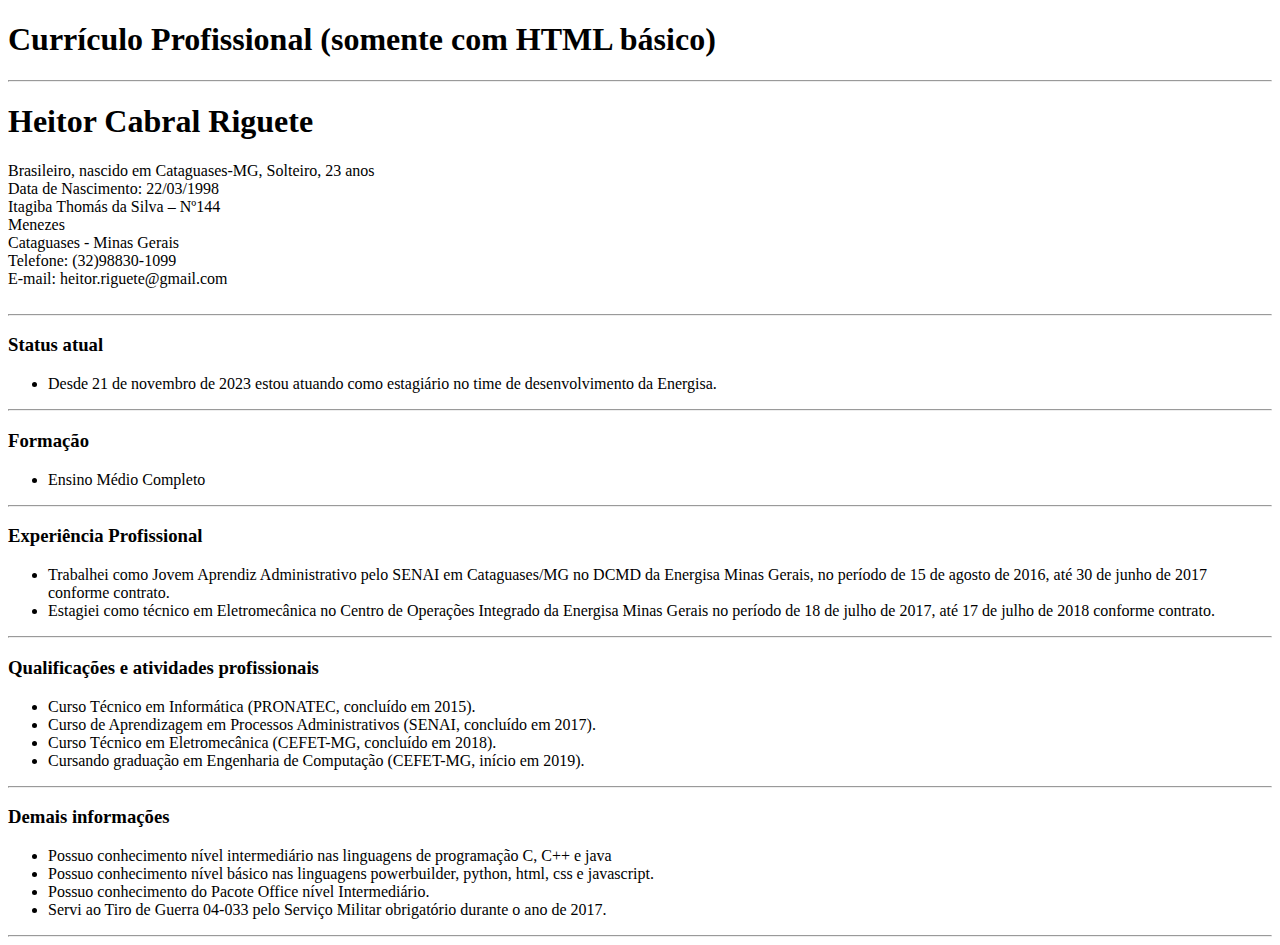
==== curriculo.html @ 3990fe2f "Primeiro commit." ====
<!DOCTYPE html>
<html lang="en">

<head>
    <meta charset="UTF-8">
    <meta name="viewport" content="width=device-width, initial-scale=1.0">
    <title>Currículo Profissional</title>
</head>

<body>
    <h1>Currículo Profissional (somente com HTML básico)</h1>

    <hr>

    <h1>Heitor Cabral Riguete</h1>

    Brasileiro, nascido em Cataguases-MG, Solteiro, 23 anos <br>
    Data de Nascimento: 22/03/1998 <br>
    Itagiba Thomás da Silva – Nº144 <br>
    Menezes <br>
    Cataguases - Minas Gerais <br>
    Telefone: (32)98830-1099 <br>
    E-mail: heitor.riguete@gmail.com <br> <br>

    <hr>
    <h3>Status atual</h3>
    <ul>
        <li>Desde 21 de novembro de 2023 estou atuando como estagiário no time de desenvolvimento da Energisa.</li>
    </ul>
    <hr>

    <h3>Formação</h3>
    <ul>
        <li>Ensino Médio Completo</li>
    </ul>
    <hr>

    <h3>Experiência Profissional</h3>
    <ul>
        <li>Trabalhei como Jovem Aprendiz Administrativo pelo SENAI em Cataguases/MG no DCMD da
            Energisa Minas Gerais, no período de 15 de agosto de 2016, até 30 de junho de 2017
            conforme contrato.</li>
        <li>
            Estagiei como técnico em Eletromecânica no Centro de Operações Integrado da Energisa
            Minas Gerais no período de 18 de julho de 2017, até 17 de julho de 2018 conforme
            contrato.
        </li>
    </ul>
    <hr>

    <h3>Qualificações e atividades profissionais</h3>
    <ul>
        <li>Curso Técnico em Informática (PRONATEC, concluído em 2015).</li>
        <li>Curso de Aprendizagem em Processos Administrativos (SENAI, concluído em 2017).</li>
        <li>Curso Técnico em Eletromecânica (CEFET-MG, concluído em 2018).</li>
        <li>Cursando graduação em Engenharia de Computação (CEFET-MG, início em 2019).</li>
    </ul>
    <hr>

    <h3>Demais informações</h3>
    <ul>
        <li>Possuo conhecimento nível intermediário nas linguagens de programação C, C++ e java</li>
        <li>Possuo conhecimento nível básico nas linguagens powerbuilder, python, html, css e javascript. </li>
        <li>Possuo conhecimento do Pacote Office nível Intermediário.</li>
        <li>Servi ao Tiro de Guerra 04-033 pelo Serviço Militar obrigatório durante o ano de 2017.</li>
    </ul>
    <hr>

</body>

</html>
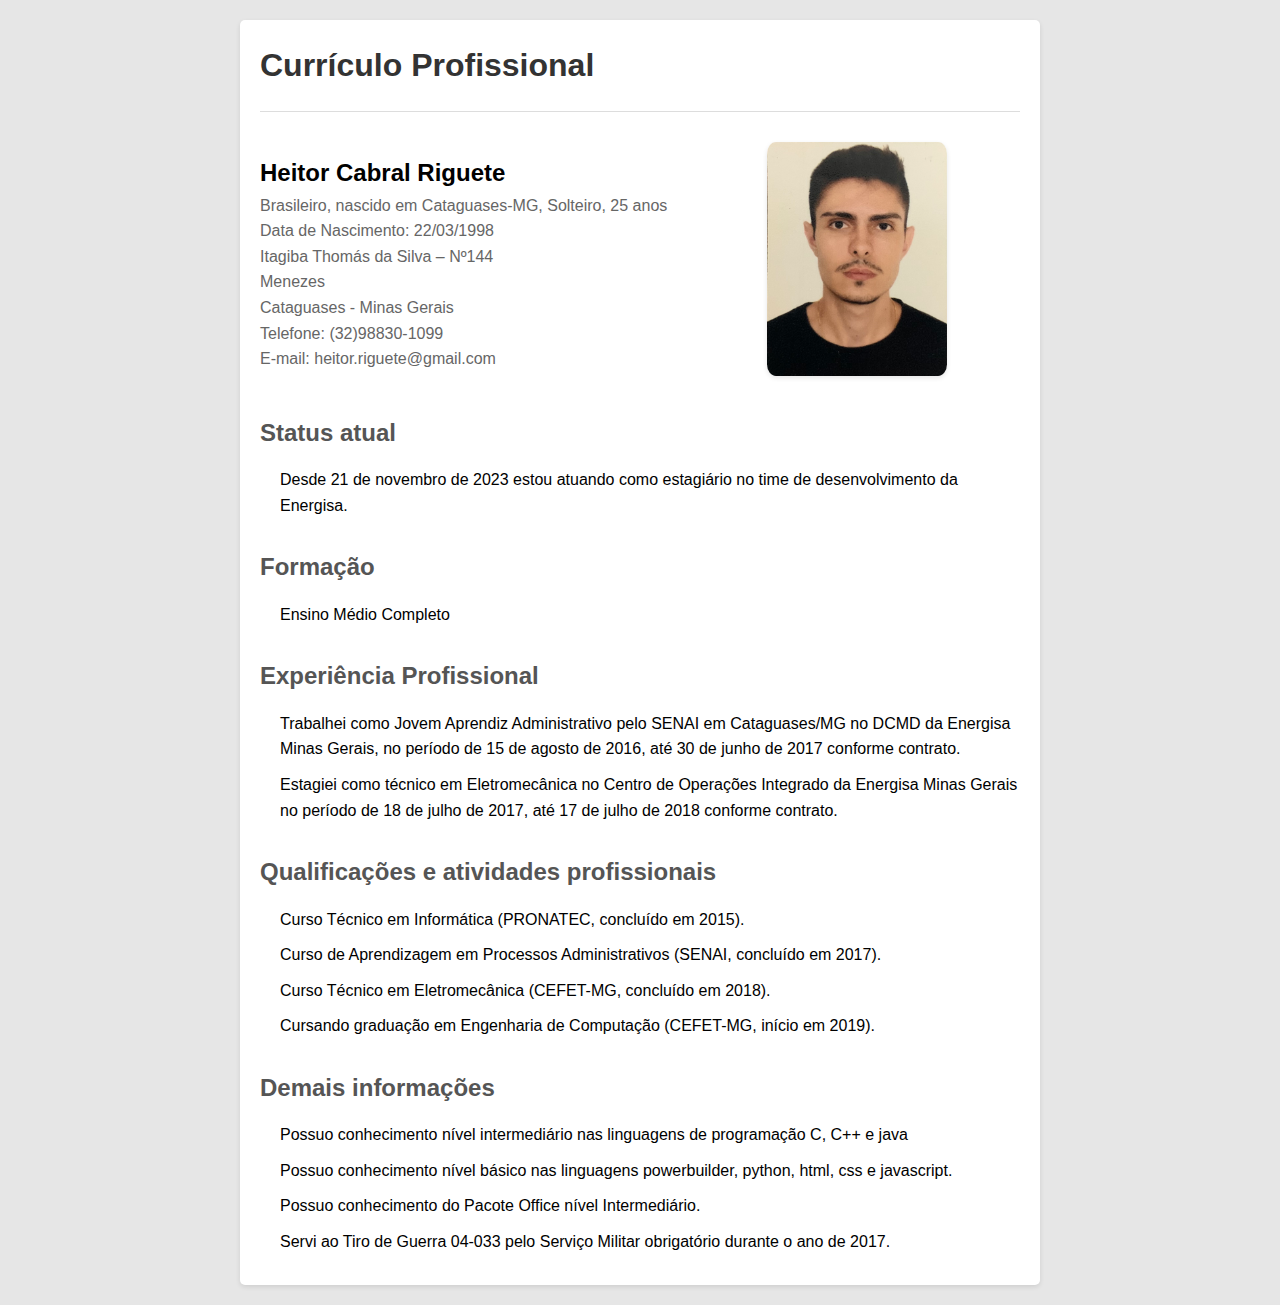
==== commit 7d1f317a: "Primeiro commit" ====
--- a/curriculo.html
+++ b/curriculo.html
@@ -5,67 +5,76 @@
     <meta charset="UTF-8">
     <meta name="viewport" content="width=device-width, initial-scale=1.0">
     <title>Currículo Profissional</title>
+    <link rel="stylesheet" href="style.css"> <!-- Adicionando o arquivo CSS externo -->
 </head>
 
 <body>
-    <h1>Currículo Profissional (somente com HTML básico)</h1>
+    <div class="container">
+        <header>
+            <h1 class="main-title">Currículo Profissional</h1>
+            <hr class="separator">
+        </header>
 
-    <hr>
+        <section class="personal-info">
+            <div class="personal-info-container">
+                <div class="personal-info-text">
+                    <h2>Heitor Cabral Riguete</h2>
+                    <p class="info">Brasileiro, nascido em Cataguases-MG, Solteiro, 25 anos</p>
+                    <p class="info">Data de Nascimento: 22/03/1998</p>
+                    <p class="info">Itagiba Thomás da Silva – Nº144<br>
+                        Menezes<br>
+                        Cataguases - Minas Gerais</p>
+                    <p class="info">Telefone: (32)98830-1099</p>
+                    <p class="info">E-mail: heitor.riguete@gmail.com</p>
+                </div>
+                <div class="personal-info-image">
+                    <img src="3x4.jpg" alt="Heitor Cabral Riguete" class="profile-image">
+                </div>
+            </div>
+        </section>
 
-    <h1>Heitor Cabral Riguete</h1>
+        <section class="current-status">
+            <h3>Status atual</h3>
+            <ul>
+                <li>Desde 21 de novembro de 2023 estou atuando como estagiário no time de desenvolvimento da Energisa.</li>
+            </ul>
+        </section>
 
-    Brasileiro, nascido em Cataguases-MG, Solteiro, 23 anos <br>
-    Data de Nascimento: 22/03/1998 <br>
-    Itagiba Thomás da Silva – Nº144 <br>
-    Menezes <br>
-    Cataguases - Minas Gerais <br>
-    Telefone: (32)98830-1099 <br>
-    E-mail: heitor.riguete@gmail.com <br> <br>
+        <section class="education">
+            <h3>Formação</h3>
+            <ul>
+                <li>Ensino Médio Completo</li>
+            </ul>
+        </section>
 
-    <hr>
-    <h3>Status atual</h3>
-    <ul>
-        <li>Desde 21 de novembro de 2023 estou atuando como estagiário no time de desenvolvimento da Energisa.</li>
-    </ul>
-    <hr>
+        <section class="professional-experience">
+            <h3>Experiência Profissional</h3>
+            <ul>
+                <li>Trabalhei como Jovem Aprendiz Administrativo pelo SENAI em Cataguases/MG no DCMD da Energisa Minas Gerais, no período de 15 de agosto de 2016, até 30 de junho de 2017 conforme contrato.</li>
+                <li>Estagiei como técnico em Eletromecânica no Centro de Operações Integrado da Energisa Minas Gerais no período de 18 de julho de 2017, até 17 de julho de 2018 conforme contrato.</li>
+            </ul>
+        </section>
 
-    <h3>Formação</h3>
-    <ul>
-        <li>Ensino Médio Completo</li>
-    </ul>
-    <hr>
+        <section class="qualifications">
+            <h3>Qualificações e atividades profissionais</h3>
+            <ul>
+                <li>Curso Técnico em Informática (PRONATEC, concluído em 2015).</li>
+                <li>Curso de Aprendizagem em Processos Administrativos (SENAI, concluído em 2017).</li>
+                <li>Curso Técnico em Eletromecânica (CEFET-MG, concluído em 2018).</li>
+                <li>Cursando graduação em Engenharia de Computação (CEFET-MG, início em 2019).</li>
+            </ul>
+        </section>
 
-    <h3>Experiência Profissional</h3>
-    <ul>
-        <li>Trabalhei como Jovem Aprendiz Administrativo pelo SENAI em Cataguases/MG no DCMD da
-            Energisa Minas Gerais, no período de 15 de agosto de 2016, até 30 de junho de 2017
-            conforme contrato.</li>
-        <li>
-            Estagiei como técnico em Eletromecânica no Centro de Operações Integrado da Energisa
-            Minas Gerais no período de 18 de julho de 2017, até 17 de julho de 2018 conforme
-            contrato.
-        </li>
-    </ul>
-    <hr>
-
-    <h3>Qualificações e atividades profissionais</h3>
-    <ul>
-        <li>Curso Técnico em Informática (PRONATEC, concluído em 2015).</li>
-        <li>Curso de Aprendizagem em Processos Administrativos (SENAI, concluído em 2017).</li>
-        <li>Curso Técnico em Eletromecânica (CEFET-MG, concluído em 2018).</li>
-        <li>Cursando graduação em Engenharia de Computação (CEFET-MG, início em 2019).</li>
-    </ul>
-    <hr>
-
-    <h3>Demais informações</h3>
-    <ul>
-        <li>Possuo conhecimento nível intermediário nas linguagens de programação C, C++ e java</li>
-        <li>Possuo conhecimento nível básico nas linguagens powerbuilder, python, html, css e javascript. </li>
-        <li>Possuo conhecimento do Pacote Office nível Intermediário.</li>
-        <li>Servi ao Tiro de Guerra 04-033 pelo Serviço Militar obrigatório durante o ano de 2017.</li>
-    </ul>
-    <hr>
-
+        <section class="additional-info">
+            <h3>Demais informações</h3>
+            <ul>
+                <li>Possuo conhecimento nível intermediário nas linguagens de programação C, C++ e java</li>
+                <li>Possuo conhecimento nível básico nas linguagens powerbuilder, python, html, css e javascript.</li>
+                <li>Possuo conhecimento do Pacote Office nível Intermediário.</li>
+                <li>Servi ao Tiro de Guerra 04-033 pelo Serviço Militar obrigatório durante o ano de 2017.</li>
+            </ul>
+        </section>
+    </div>
 </body>
 
-</html>+</html>
--- a/style.css
+++ b/style.css
@@ -0,0 +1,77 @@
+/* Reset CSS para remover margens e preenchimentos padrão */
+* {
+    margin: 0;
+    padding: 0;
+    box-sizing: border-box;
+}
+
+/* Estilos para o corpo da página */
+body {
+    font-family: Arial, sans-serif;
+    line-height: 1.6;
+    padding: 20px;
+    background-color: #e6e6e6; /* Cor de fundo do corpo da página */
+}
+
+/* Estilos para o container principal */
+.container {
+    max-width: 800px;
+    margin: auto;
+    background-color: #fff; /* Cor de fundo do container */
+    padding: 20px;
+    border-radius: 5px;
+    box-shadow: 0 2px 5px rgba(0, 0, 0, 0.1); /* Sombra suave */
+}
+
+/* Estilos para o título principal */
+.main-title {
+    font-size: 32px;
+    margin-bottom: 20px;
+    color: #333; /* Cor do título principal */
+}
+
+/* Estilos para os títulos secundários */
+h3 {
+    font-size: 24px;
+    margin-top: 30px;
+    margin-bottom: 15px;
+    color: #555; /* Cor dos títulos secundários */
+}
+
+/* Estilos para os parágrafos de informações */
+.info {
+    color: #666; /* Cor do texto de informações */
+}
+
+/* Estilos para as listas */
+ul {
+    list-style-type: none;
+    margin-left: 0;
+    padding-left: 20px;
+}
+
+/* Estilos para os itens de lista */
+li {
+    margin-bottom: 10px;
+}
+
+/* Estilos para o HR (linha horizontal) */
+.separator {
+    margin-top: 20px;
+    margin-bottom: 30px;
+    border: 0;
+    border-top: 1px solid #ddd; /* Cor da linha horizontal */
+}
+
+.personal-info-container {
+    display: flex; /* Torna os elementos filhos flexíveis */
+    align-items: center; /* Alinha os elementos verticalmente */
+}
+
+.profile-image {
+    width: 180px; /* Defina a largura desejada para a imagem */
+    height: 234px; /* Defina a altura desejada para a imagem */
+    border-radius: 5%; /* Transforma a imagem em um círculo */
+    box-shadow: 0 2px 5px rgba(0, 0, 0, 0.1); /* Adiciona uma sombra suave à imagem */
+    margin-left: 100px; /* Adiciona margem à esquerda para separar a imagem das informações */
+}
